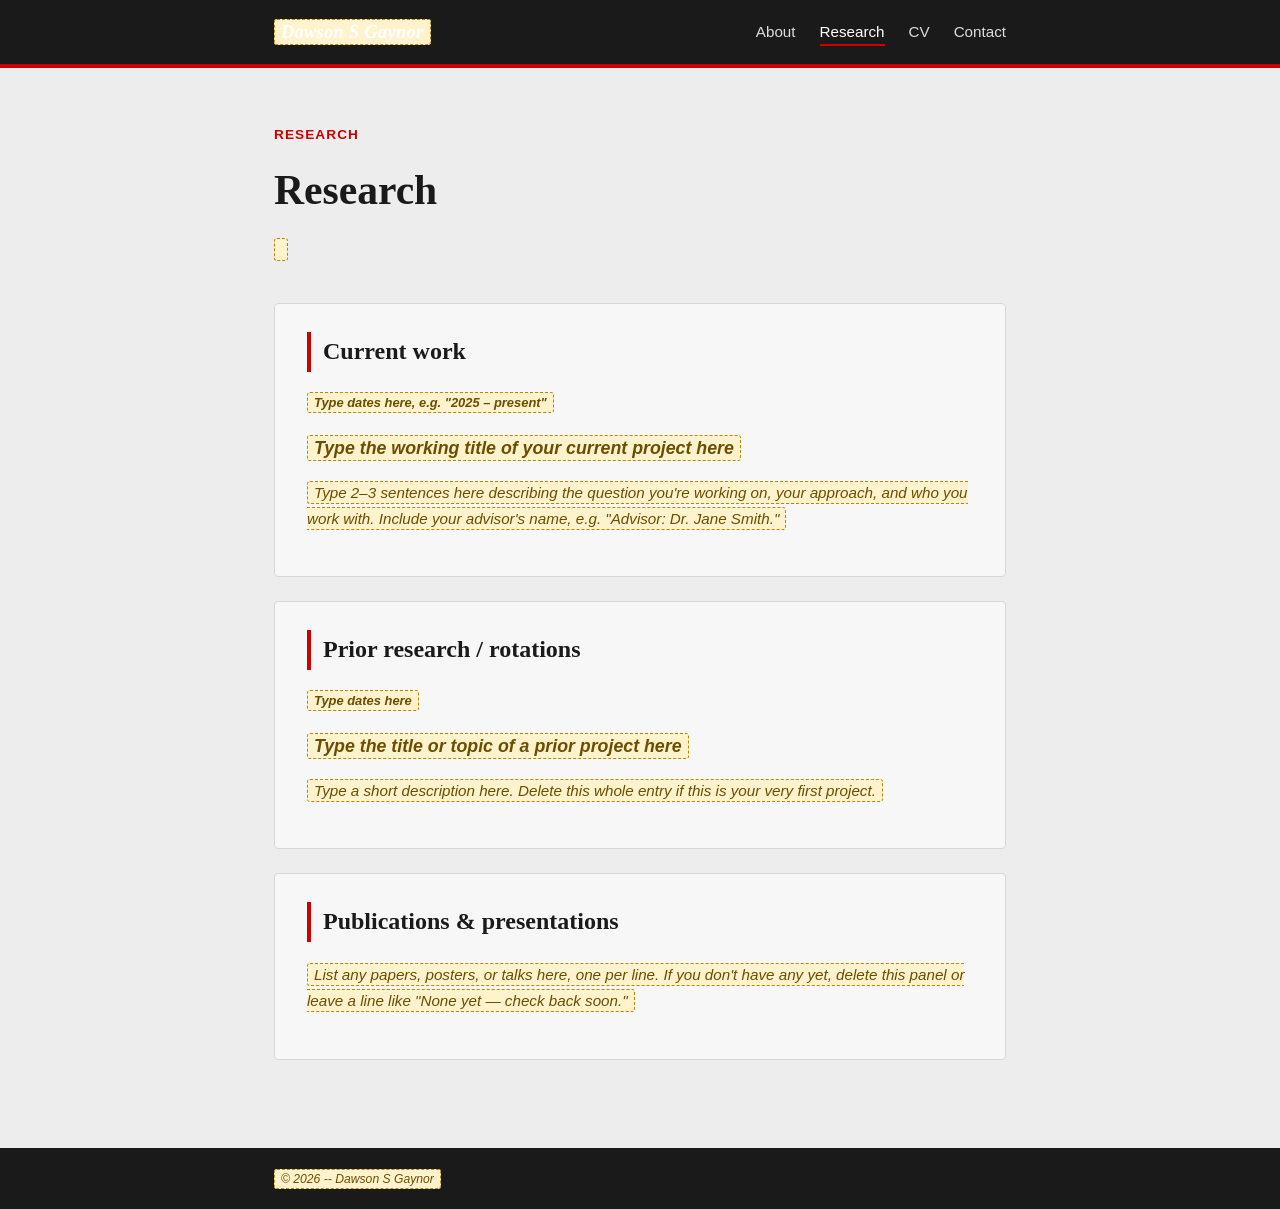
==== research.html @ 8cef37b1 "Add files via upload" ====
<!DOCTYPE html>
<html lang="en">
<head>
<meta charset="UTF-8">
<meta name="viewport" content="width=device-width, initial-scale=1.0">
<title>Research — Dawson S Gaynor</title>
<link rel="stylesheet" href="style.css">
</head>
<body>

<nav class="navbar">
  <div class="wrap">
    <a href="index.html" class="brand"><span class="fill-in">Dawson S Gaynor</span></a>
    <ul class="nav-links">
      <li><a href="index.html">About</a></li>
      <li><a href="research.html" class="active">Research</a></li>
      <li><a href="CV_dawsongaynor_7_19_26.pdf">CV</a></li>
      <li><a href="contact.html">Contact</a></li>
    </ul>
  </div>
</nav>

<header class="page-header">
  <div class="wrap">
    <p class="eyebrow">Research</p>
    <h1>Research</h1>
    <p class="subtitle"><span class="fill-in"></span></p>
  </div>
</header>

<main>
  <div class="wrap">

    <div class="panel">
      <h2>Current work</h2>
      <div class="entry">
        <p class="entry-meta"><span class="fill-in">Type dates here, e.g. "2025 – present"</span></p>
        <h3><span class="fill-in">Type the working title of your current project here</span></h3>
        <p><span class="fill-in">Type 2–3 sentences here describing the question you're working
        on, your approach, and who you work with. Include your advisor's name, e.g. "Advisor:
        Dr. Jane Smith."</span></p>
      </div>
    </div>

    <div class="panel">
      <h2>Prior research / rotations</h2>
      <div class="entry">
        <p class="entry-meta"><span class="fill-in">Type dates here</span></p>
        <h3><span class="fill-in">Type the title or topic of a prior project here</span></h3>
        <p><span class="fill-in">Type a short description here. Delete this whole entry if this
        is your very first project.</span></p>
      </div>
    </div>

    <div class="panel">
      <h2>Publications &amp; presentations</h2>
      <p><span class="fill-in">List any papers, posters, or talks here, one per line. If you
      don't have any yet, delete this panel or leave a line like "None yet — check back soon."</span></p>
    </div>

  </div>
</main>

<footer class="site-footer">
  <div class="wrap">
    <p><span class="fill-in">© 2026 -- Dawson S Gaynor</span></p>
  </div>
</footer>

</body>
</html>
---- style.css ----
:root {
  --grey: #EDEDED;
  --grey-panel: #F7F7F7;
  --black: #1A1A1A;
  --red: #CC0000;
  --red-dark: #A30000;
  --text: #2A2A2A;
  --border: #D6D6D6;

  --font-display: 'Georgia', 'Times New Roman', serif;
  --font-body: -apple-system, 'Segoe UI', Helvetica, Arial, sans-serif;
}

* { box-sizing: border-box; }

body {
  margin: 0;
  background: var(--grey);
  color: var(--text);
  font-family: var(--font-body);
  line-height: 1.65;
}

.wrap {
  max-width: 780px;
  margin: 0 auto;
  padding: 0 24px;
}

/* ---------- NAVBAR ---------- */
.navbar {
  background: var(--black);
  border-bottom: 4px solid var(--red);
}

.navbar .wrap {
  display: flex;
  align-items: center;
  justify-content: space-between;
  padding-top: 16px;
  padding-bottom: 16px;
  flex-wrap: wrap;
  gap: 12px;
}

.brand {
  color: #fff;
  font-family: var(--font-display);
  font-weight: bold;
  font-size: 1.2rem;
  text-decoration: none;
  letter-spacing: 0.02em;
}

.brand .fill-in { color: #fff; }

.nav-links {
  list-style: none;
  display: flex;
  gap: 24px;
  margin: 0;
  padding: 0;
}

.nav-links a {
  color: #ddd;
  text-decoration: none;
  font-size: 0.95rem;
  padding-bottom: 4px;
  border-bottom: 2px solid transparent;
  transition: color 0.15s ease, border-color 0.15s ease;
}

.nav-links a:hover,
.nav-links a:focus-visible,
.nav-links a.active {
  color: #fff;
  border-color: var(--red);
}

/* ---------- HEADER / PAGE INTRO ---------- */
.page-header {
  padding: 56px 0 40px;
}

.page-header .eyebrow {
  color: var(--red);
  font-weight: 600;
  font-size: 0.85rem;
  letter-spacing: 0.08em;
  text-transform: uppercase;
  margin: 0 0 10px;
}

.page-header h1 {
  font-family: var(--font-display);
  font-size: clamp(1.8rem, 4vw, 2.6rem);
  margin: 0 0 12px;
  color: var(--black);
}

.page-header p.subtitle {
  color: #555;
  max-width: 55ch;
  margin: 0;
}

/* ---------- MAIN CONTENT ---------- */
main {
  padding-bottom: 64px;
}

.panel {
  background: var(--grey-panel);
  border: 1px solid var(--border);
  border-radius: 4px;
  padding: 28px 32px;
  margin-bottom: 24px;
}

.panel h2 {
  font-family: var(--font-display);
  color: var(--black);
  border-left: 4px solid var(--red);
  padding-left: 12px;
  margin-top: 0;
}

.panel h3 {
  color: var(--black);
  margin-bottom: 4px;
}

.entry {
  margin-bottom: 28px;
}

.entry:last-child { margin-bottom: 0; }

.entry-meta {
  font-size: 0.85rem;
  color: var(--red-dark);
  font-weight: 600;
  margin: 0 0 4px;
}

/* ---------- PLACEHOLDER / FILL-IN STYLING ---------- */
/* Anything you need to replace before publishing is wrapped in this style
   so it's impossible to miss. Once you type your real content, delete the
   .fill-in class (or just overwrite the text — the styling is just a flag
   for you, it won't show up specially once you replace it). */
.fill-in {
  background: #FFF3CD;
  border: 1px dashed #B8860B;
  padding: 2px 6px;
  border-radius: 3px;
  color: #6b4e00;
  font-style: italic;
  font-size: 0.95em;
}

a.fill-in { display: inline-block; }

/* ---------- BUTTONS / LINKS ---------- */
.btn {
  display: inline-block;
  background: var(--red);
  color: #fff;
  text-decoration: none;
  padding: 10px 22px;
  border-radius: 3px;
  font-weight: 600;
  font-size: 0.95rem;
  transition: background 0.15s ease;
}

.btn:hover, .btn:focus-visible {
  background: var(--red-dark);
}

/* ---------- CONTACT PAGE ---------- */
.contact-list {
  list-style: none;
  margin: 0;
  padding: 0;
}

.contact-list li {
  display: flex;
  gap: 16px;
  padding: 12px 0;
  border-bottom: 1px solid var(--border);
}

.contact-list li:last-child { border-bottom: none; }

.contact-list .label {
  width: 90px;
  flex-shrink: 0;
  color: #555;
  font-weight: 600;
  font-size: 0.9rem;
}

.contact-list a {
  color: var(--black);
  text-decoration: none;
}

.contact-list a:hover, .contact-list a:focus-visible {
  color: var(--red);
  text-decoration: underline;
}

/* ---------- FOOTER ---------- */
.site-footer {
  background: var(--black);
  padding: 20px 0;
}

.site-footer p {
  color: #999;
  font-size: 0.8rem;
  margin: 0;
}

/* ---------- FOCUS / ACCESSIBILITY ---------- */
a:focus-visible, .btn:focus-visible {
  outline: 2px solid var(--red);
  outline-offset: 3px;
}

/* ---------- MOBILE ---------- */
@media (max-width: 560px) {
  .navbar .wrap { flex-direction: column; align-items: flex-start; }
  .nav-links { gap: 16px; flex-wrap: wrap; }
  .panel { padding: 22px 20px; }
}
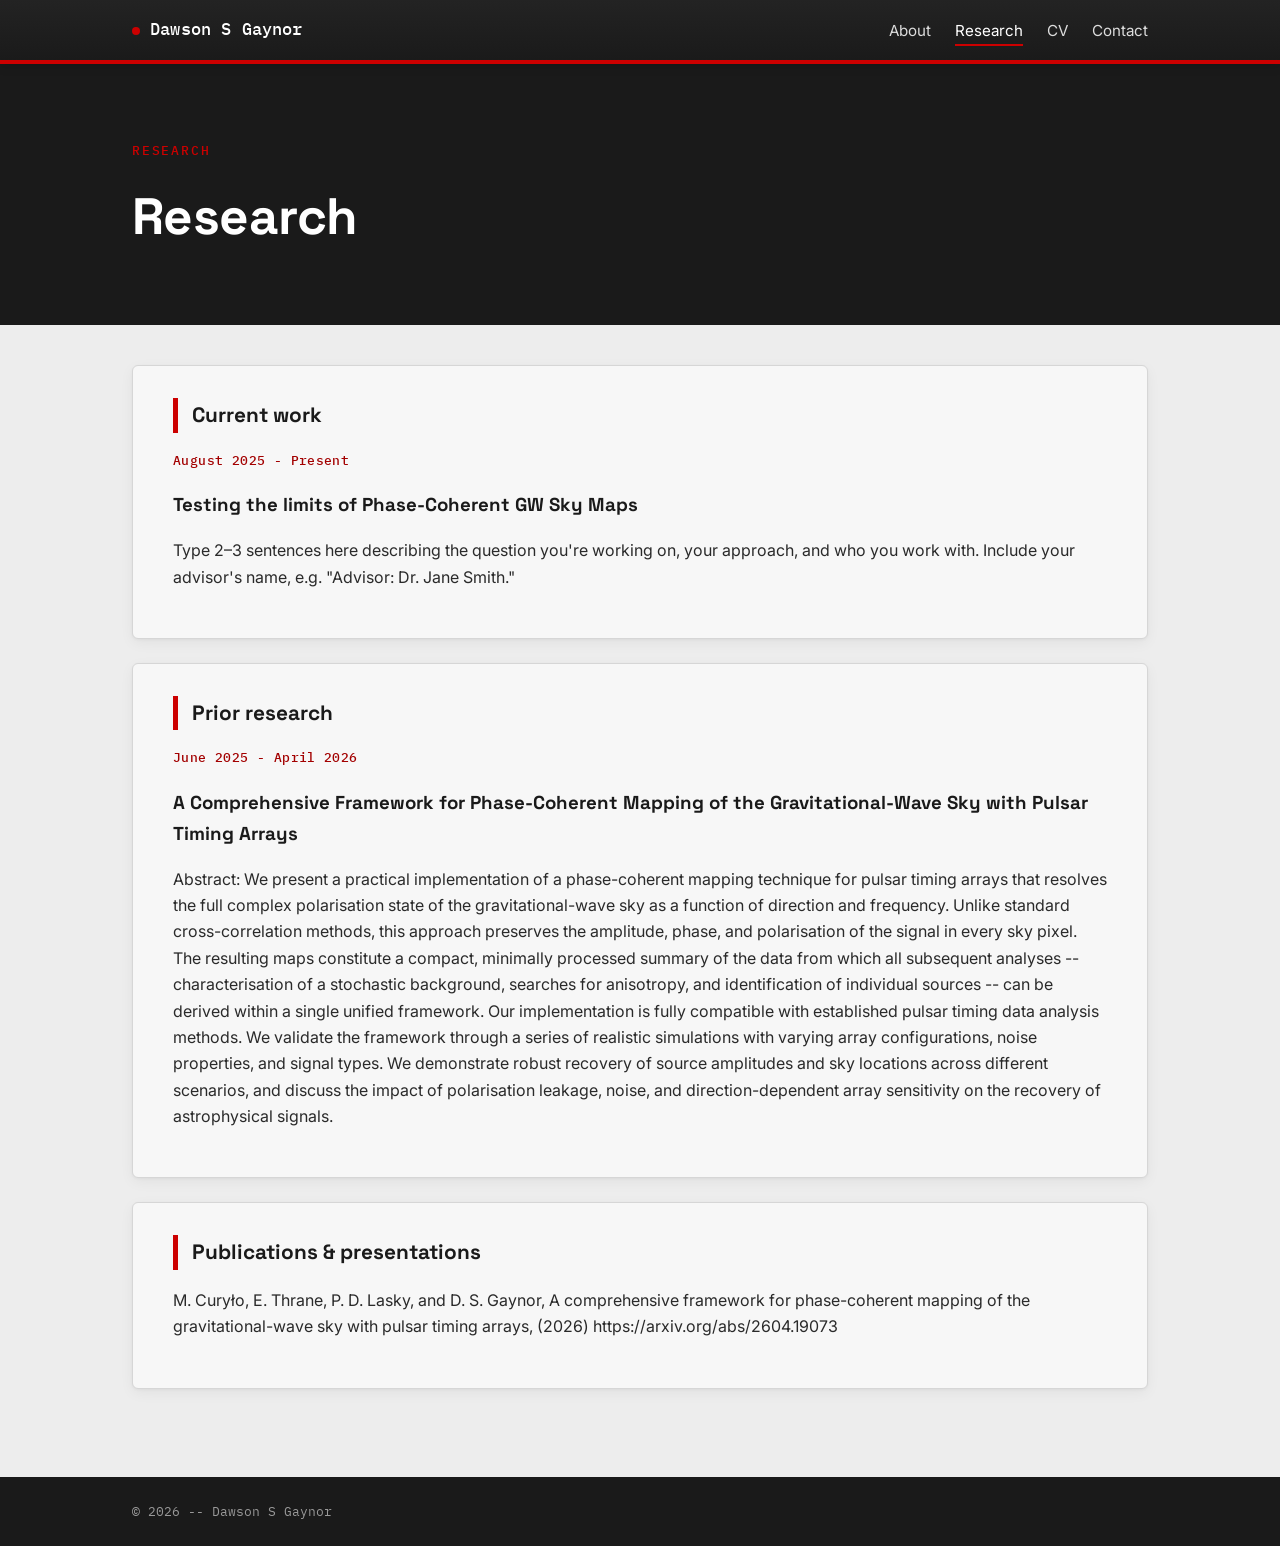
==== commit 62d7f3af: "Revise current and prior research entries Updated current work and prior research sections with spec" ====
--- a/research.html
+++ b/research.html
@@ -34,8 +34,8 @@
     <div class="panel">
       <h2>Current work</h2>
       <div class="entry">
-        <p class="entry-meta"><span class="fill-in">Type dates here, e.g. "2025 – present"</span></p>
-        <h3><span class="fill-in">Type the working title of your current project here</span></h3>
+        <p class="entry-meta"><span class="fill-in">August 2025 - Present</span></p>
+        <h3><span class="fill-in">Testing the limits of Phase-Coherent GW Sky Maps</span></h3>
         <p><span class="fill-in">Type 2–3 sentences here describing the question you're working
         on, your approach, and who you work with. Include your advisor's name, e.g. "Advisor:
         Dr. Jane Smith."</span></p>
@@ -43,19 +43,25 @@
     </div>
 
     <div class="panel">
-      <h2>Prior research / rotations</h2>
+      <h2>Prior research</h2>
       <div class="entry">
-        <p class="entry-meta"><span class="fill-in">Type dates here</span></p>
-        <h3><span class="fill-in">Type the title or topic of a prior project here</span></h3>
-        <p><span class="fill-in">Type a short description here. Delete this whole entry if this
-        is your very first project.</span></p>
+        <p class="entry-meta"><span class="fill-in">June 2025 - April 2026</span></p>
+        <h3><span class="fill-in">A Comprehensive Framework for Phase-Coherent Mapping of the Gravitational-Wave Sky with Pulsar Timing Arrays</span></h3>
+        <p><span class="fill-in">Abstract: We present a practical implementation of a phase-coherent mapping technique for pulsar timing arrays that resolves 
+          the full complex polarisation state of the gravitational-wave sky as a function of direction and frequency. Unlike standard cross-correlation methods,
+          this approach preserves the amplitude, phase, and polarisation of the signal in every sky pixel. The resulting maps constitute a compact, minimally 
+          processed summary of the data from which all subsequent analyses -- characterisation of a stochastic background, searches for anisotropy, 
+          and identification of individual sources -- can be derived within a single unified framework. Our implementation is fully compatible with 
+          established pulsar timing data analysis methods. We validate the framework through a series of realistic simulations with varying array configurations,
+          noise properties, and signal types. We demonstrate robust recovery of source amplitudes and sky locations across different scenarios, 
+          and discuss the impact of polarisation leakage, noise, and direction-dependent array sensitivity on the recovery of astrophysical signals.</span></p>
       </div>
     </div>
 
     <div class="panel">
       <h2>Publications &amp; presentations</h2>
-      <p><span class="fill-in">List any papers, posters, or talks here, one per line. If you
-      don't have any yet, delete this panel or leave a line like "None yet — check back soon."</span></p>
+      <p><span class="fill-in">M. Curyło, E. Thrane, P. D. Lasky, and D. S. Gaynor, A comprehensive framework for phase-coherent mapping of the
+gravitational-wave sky with pulsar timing arrays, (2026) https://arxiv.org/abs/2604.19073</span></p>
     </div>
 
   </div>
--- a/style.css
+++ b/style.css
@@ -1,3 +1,5 @@
+@import url('https://fonts.googleapis.com/css2?family=Space+Grotesk:wght@500;700&family=Inter:wght@400;500;600&family=IBM+Plex+Mono:wght@500&display=swap');
+
 :root {
   --grey: #EDEDED;
   --grey-panel: #F7F7F7;
@@ -7,8 +9,9 @@
   --text: #2A2A2A;
   --border: #D6D6D6;
 
-  --font-display: 'Georgia', 'Times New Roman', serif;
-  --font-body: -apple-system, 'Segoe UI', Helvetica, Arial, sans-serif;
+  --font-display: 'Space Grotesk', 'Segoe UI', sans-serif;
+  --font-body: 'Inter', -apple-system, 'Segoe UI', Helvetica, Arial, sans-serif;
+  --font-mono: 'IBM Plex Mono', 'SF Mono', monospace;
 }
 
 * { box-sizing: border-box; }
@@ -22,15 +25,19 @@
 }
 
 .wrap {
-  max-width: 780px;
+  max-width: 1080px;
   margin: 0 auto;
-  padding: 0 24px;
+  padding: 0 32px;
 }
 
 /* ---------- NAVBAR ---------- */
 .navbar {
-  background: var(--black);
+  position: sticky;
+  top: 0;
+  z-index: 100;
+  background: linear-gradient(180deg, #232323 0%, var(--black) 100%);
   border-bottom: 4px solid var(--red);
+  box-shadow: 0 2px 10px rgba(0,0,0,0.15);
 }
 
 .navbar .wrap {
@@ -45,11 +52,21 @@
 
 .brand {
   color: #fff;
-  font-family: var(--font-display);
-  font-weight: bold;
-  font-size: 1.2rem;
+  font-family: var(--font-mono);
+  font-weight: 500;
+  font-size: 1.05rem;
   text-decoration: none;
-  letter-spacing: 0.02em;
+  letter-spacing: 0.01em;
+}
+
+.brand::before {
+  content: "";
+  display: inline-block;
+  width: 8px;
+  height: 8px;
+  background: var(--red);
+  border-radius: 50%;
+  margin-right: 10px;
 }
 
 .brand .fill-in { color: #fff; }
@@ -80,29 +97,49 @@
 
 /* ---------- HEADER / PAGE INTRO ---------- */
 .page-header {
-  padding: 56px 0 40px;
-}
+  position: relative;
+  overflow: hidden;
+  padding: 76px 0 52px;
+  background: var(--black);
+  margin-bottom: 40px;
+}
+
+.page-header::before {
+  content: "";
+  position: absolute;
+  inset: 0;
+  background-repeat: repeat-x;
+  background-size: 300px 100%;
+  opacity: 0.5;
+  mask-image: linear-gradient(to bottom, transparent, black 45%, black 65%, transparent);
+}
+
+.page-header .wrap { position: relative; }
 
 .page-header .eyebrow {
   color: var(--red);
-  font-weight: 600;
-  font-size: 0.85rem;
-  letter-spacing: 0.08em;
+  font-family: var(--font-mono);
+  font-weight: 500;
+  font-size: 0.8rem;
+  letter-spacing: 0.14em;
   text-transform: uppercase;
-  margin: 0 0 10px;
+  margin: 0 0 14px;
 }
 
 .page-header h1 {
   font-family: var(--font-display);
-  font-size: clamp(1.8rem, 4vw, 2.6rem);
-  margin: 0 0 12px;
-  color: var(--black);
+  font-weight: 700;
+  font-size: clamp(2.1rem, 5vw, 3.2rem);
+  letter-spacing: -0.01em;
+  margin: 0 0 14px;
+  color: #fff;
 }
 
 .page-header p.subtitle {
-  color: #555;
+  color: #b8b8b8;
   max-width: 55ch;
   margin: 0;
+  font-size: 1.05rem;
 }
 
 /* ---------- MAIN CONTENT ---------- */
@@ -113,20 +150,31 @@
 .panel {
   background: var(--grey-panel);
   border: 1px solid var(--border);
-  border-radius: 4px;
-  padding: 28px 32px;
+  border-radius: 6px;
+  padding: 32px 40px;
   margin-bottom: 24px;
+  box-shadow: 0 1px 3px rgba(0,0,0,0.04), 0 4px 14px rgba(0,0,0,0.05);
+  transition: box-shadow 0.2s ease, transform 0.2s ease;
+}
+
+.panel:hover {
+  box-shadow: 0 2px 6px rgba(0,0,0,0.06), 0 8px 22px rgba(0,0,0,0.08);
+  transform: translateY(-1px);
 }
 
 .panel h2 {
   font-family: var(--font-display);
+  font-weight: 700;
+  font-size: 1.3rem;
   color: var(--black);
-  border-left: 4px solid var(--red);
-  padding-left: 12px;
+  border-left: 5px solid var(--red);
+  padding-left: 14px;
   margin-top: 0;
 }
 
 .panel h3 {
+  font-family: var(--font-display);
+  font-weight: 700;
   color: var(--black);
   margin-bottom: 4px;
 }
@@ -138,9 +186,11 @@
 .entry:last-child { margin-bottom: 0; }
 
 .entry-meta {
-  font-size: 0.85rem;
+  font-family: var(--font-mono);
+  font-size: 0.82rem;
   color: var(--red-dark);
-  font-weight: 600;
+  font-weight: 500;
+  letter-spacing: 0.03em;
   margin: 0 0 4px;
 }
 
@@ -149,6 +199,7 @@
    so it's impossible to miss. Once you type your real content, delete the
    .fill-in class (or just overwrite the text — the styling is just a flag
    for you, it won't show up specially once you replace it). */
+/*
 .fill-in {
   background: #FFF3CD;
   border: 1px dashed #B8860B;
@@ -160,6 +211,7 @@
 }
 
 a.fill-in { display: inline-block; }
+*/
 
 /* ---------- BUTTONS / LINKS ---------- */
 .btn {
@@ -167,15 +219,18 @@
   background: var(--red);
   color: #fff;
   text-decoration: none;
-  padding: 10px 22px;
-  border-radius: 3px;
+  padding: 11px 24px;
+  border-radius: 4px;
   font-weight: 600;
   font-size: 0.95rem;
-  transition: background 0.15s ease;
+  box-shadow: 0 2px 6px rgba(204,0,0,0.25);
+  transition: background 0.15s ease, transform 0.15s ease, box-shadow 0.15s ease;
 }
 
 .btn:hover, .btn:focus-visible {
   background: var(--red-dark);
+  transform: translateY(-1px);
+  box-shadow: 0 4px 10px rgba(204,0,0,0.3);
 }
 
 /* ---------- CONTACT PAGE ---------- */
@@ -214,11 +269,24 @@
 
 /* ---------- FOOTER ---------- */
 .site-footer {
+  position: relative;
   background: var(--black);
-  padding: 20px 0;
+  padding: 24px 0;
+  overflow: hidden;
+}
+
+.site-footer::before {
+  content: "";
+  position: absolute;
+  inset: 0;
+  background-repeat: repeat-x;
+  background-size: 200px 100%;
+  opacity: 0.15;
 }
 
 .site-footer p {
+  position: relative;
+  font-family: var(--font-mono);
   color: #999;
   font-size: 0.8rem;
   margin: 0;
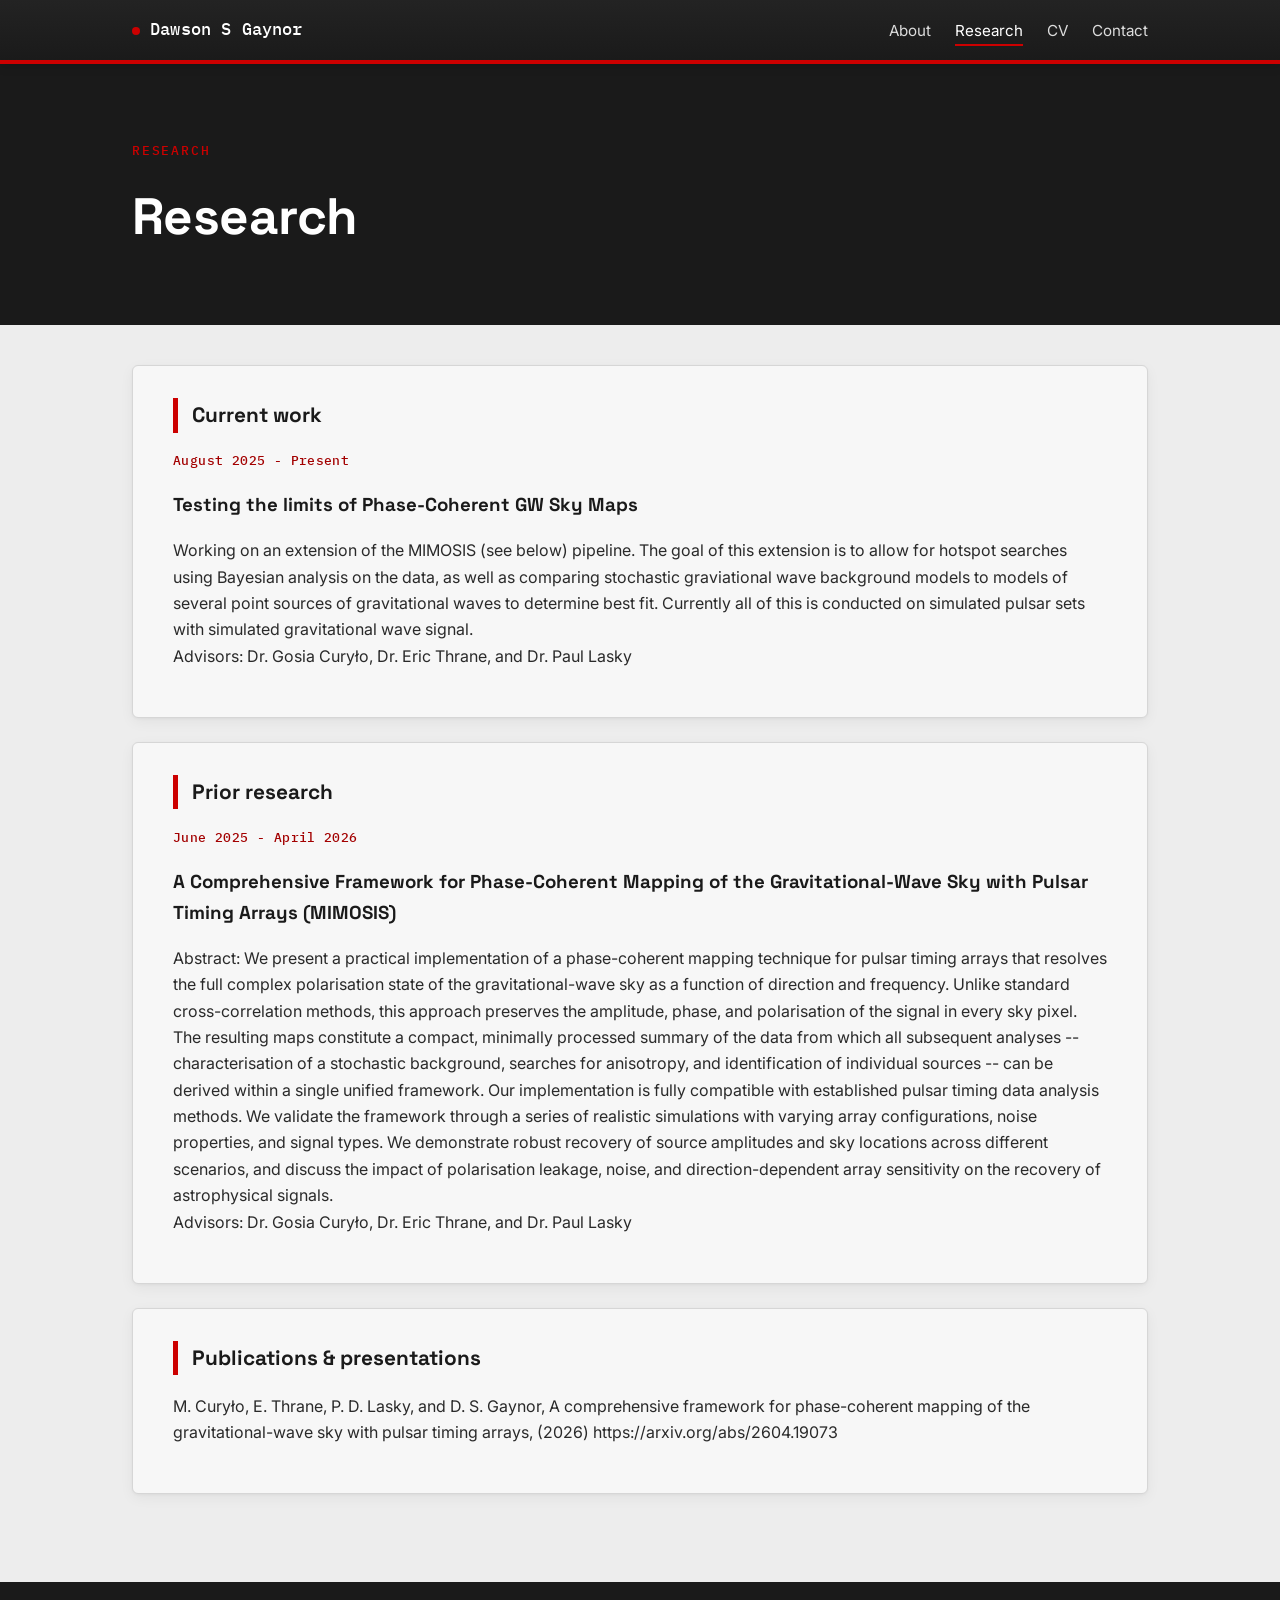
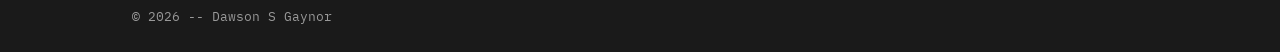
==== commit 8e03063e: "Revise research descriptions and advisor information Updated the current work and prior research sec" ====
--- a/research.html
+++ b/research.html
@@ -36,9 +36,10 @@
       <div class="entry">
         <p class="entry-meta"><span class="fill-in">August 2025 - Present</span></p>
         <h3><span class="fill-in">Testing the limits of Phase-Coherent GW Sky Maps</span></h3>
-        <p><span class="fill-in">Type 2–3 sentences here describing the question you're working
-        on, your approach, and who you work with. Include your advisor's name, e.g. "Advisor:
-        Dr. Jane Smith."</span></p>
+        <p><span class="fill-in">Working on an extension of the MIMOSIS (see below) pipeline. The goal of this extension is to allow for hotspot searches using Bayesian 
+          analysis on the data, as well as comparing stochastic graviational wave background models to models of several point sources of gravitational waves to determine best fit. 
+          Currently all of this is conducted on simulated pulsar sets with simulated gravitational wave signal. 
+        </br>Advisors: Dr. Gosia Curyło, Dr. Eric Thrane, and Dr. Paul Lasky</span></p></span></p>
       </div>
     </div>
 
@@ -46,7 +47,7 @@
       <h2>Prior research</h2>
       <div class="entry">
         <p class="entry-meta"><span class="fill-in">June 2025 - April 2026</span></p>
-        <h3><span class="fill-in">A Comprehensive Framework for Phase-Coherent Mapping of the Gravitational-Wave Sky with Pulsar Timing Arrays</span></h3>
+        <h3><span class="fill-in">A Comprehensive Framework for Phase-Coherent Mapping of the Gravitational-Wave Sky with Pulsar Timing Arrays (MIMOSIS)</span></h3>
         <p><span class="fill-in">Abstract: We present a practical implementation of a phase-coherent mapping technique for pulsar timing arrays that resolves 
           the full complex polarisation state of the gravitational-wave sky as a function of direction and frequency. Unlike standard cross-correlation methods,
           this approach preserves the amplitude, phase, and polarisation of the signal in every sky pixel. The resulting maps constitute a compact, minimally 
@@ -54,7 +55,8 @@
           and identification of individual sources -- can be derived within a single unified framework. Our implementation is fully compatible with 
           established pulsar timing data analysis methods. We validate the framework through a series of realistic simulations with varying array configurations,
           noise properties, and signal types. We demonstrate robust recovery of source amplitudes and sky locations across different scenarios, 
-          and discuss the impact of polarisation leakage, noise, and direction-dependent array sensitivity on the recovery of astrophysical signals.</span></p>
+          and discuss the impact of polarisation leakage, noise, and direction-dependent array sensitivity on the recovery of astrophysical signals.
+        </br>Advisors: Dr. Gosia Curyło, Dr. Eric Thrane, and Dr. Paul Lasky</span></p>
       </div>
     </div>
 
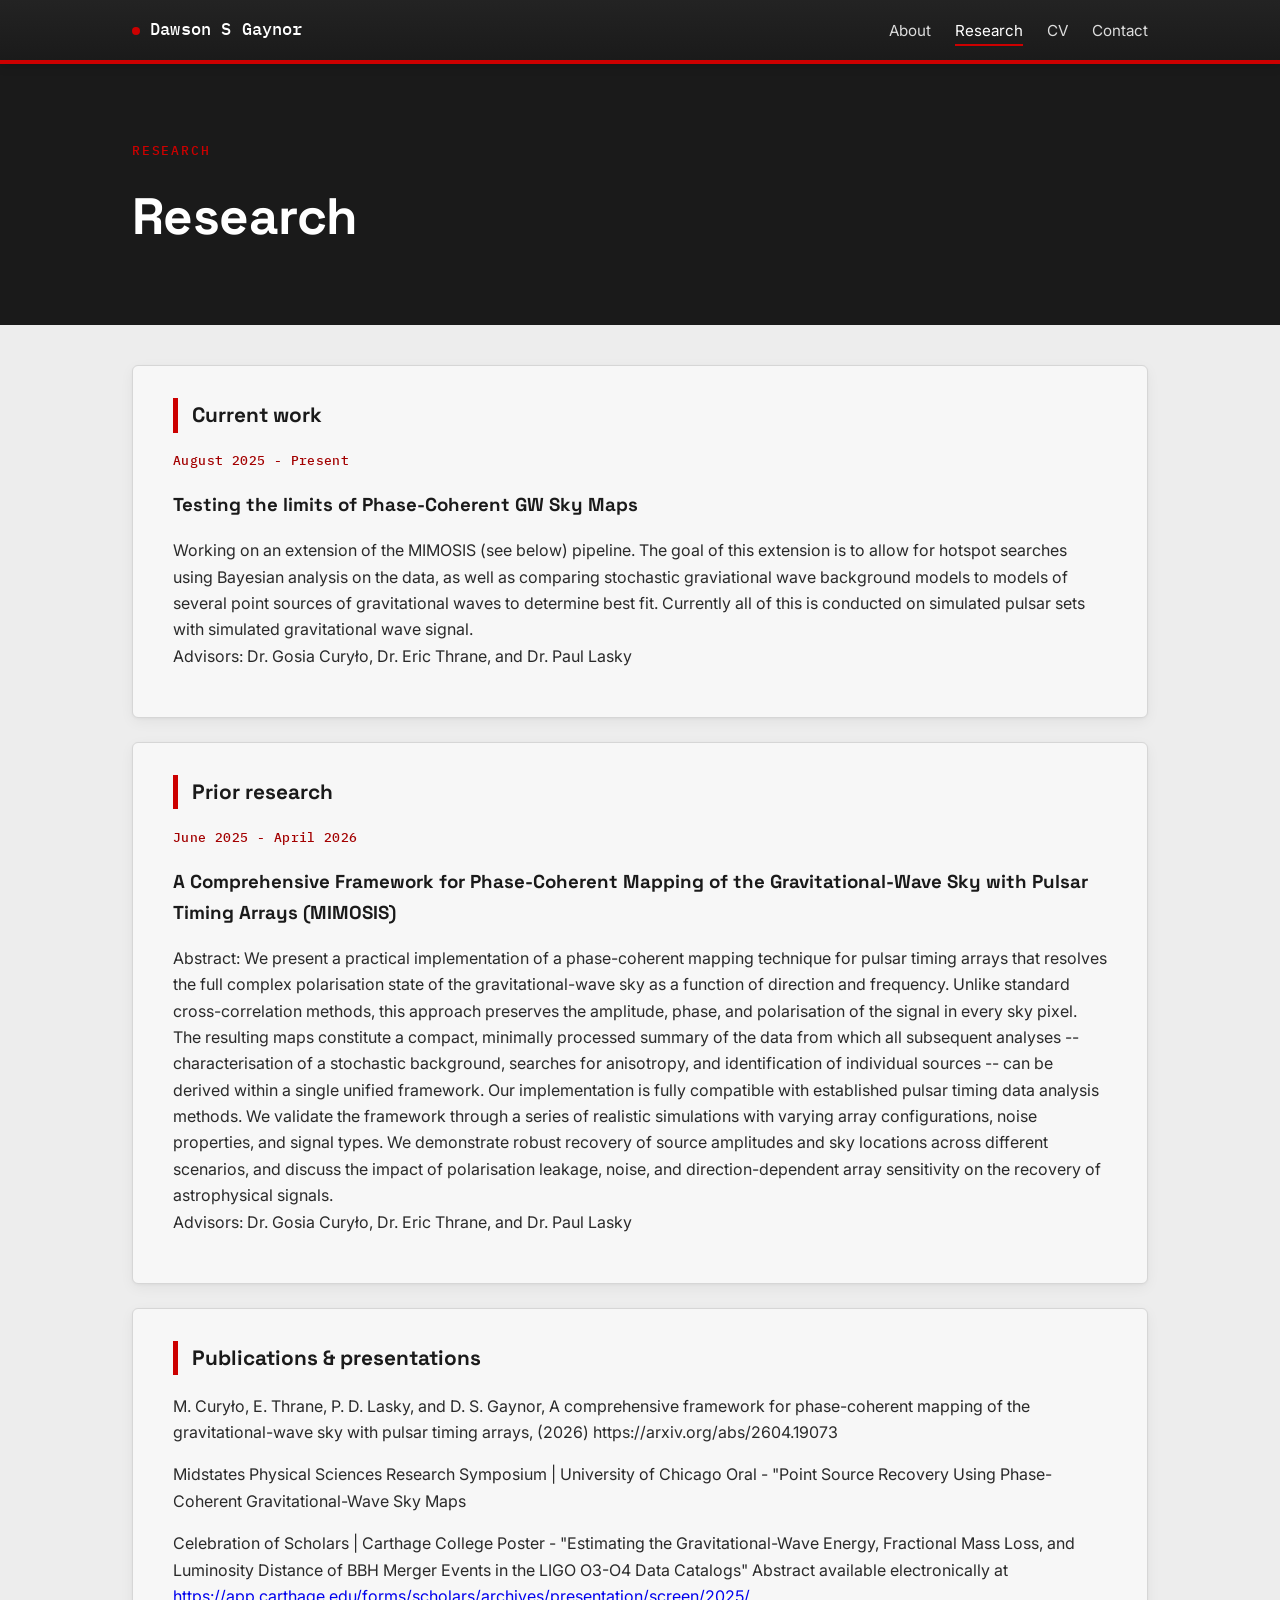
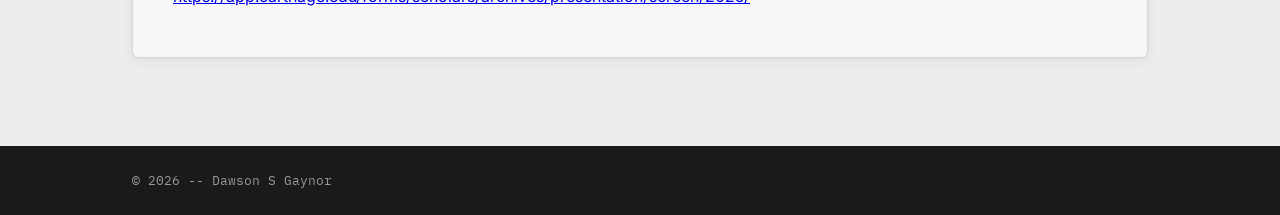
==== commit 33d10f8d: "Add new presentations to research.html" ====
--- a/research.html
+++ b/research.html
@@ -64,6 +64,13 @@
       <h2>Publications &amp; presentations</h2>
       <p><span class="fill-in">M. Curyło, E. Thrane, P. D. Lasky, and D. S. Gaynor, A comprehensive framework for phase-coherent mapping of the
 gravitational-wave sky with pulsar timing arrays, (2026) https://arxiv.org/abs/2604.19073</span></p>
+      <p><span class="fill-in">Midstates Physical Sciences Research Symposium | University of Chicago
+Oral - "Point Source Recovery Using Phase-Coherent Gravitational-Wave Sky Maps</span></p>
+      <p><span class="fill-in">Celebration of Scholars | Carthage College
+Poster - "Estimating the Gravitational-Wave Energy, Fractional Mass Loss, and
+Luminosity Distance of BBH Merger Events in the LIGO O3-O4 Data Catalogs"
+Abstract available electronically at 
+        <a href="https://app.carthage.edu/forms/scholars/archives/presentation/screen/2025/"><span class="fill-in">https://app.carthage.edu/forms/scholars/archives/presentation/screen/2025/</span></a>
     </div>
 
   </div>
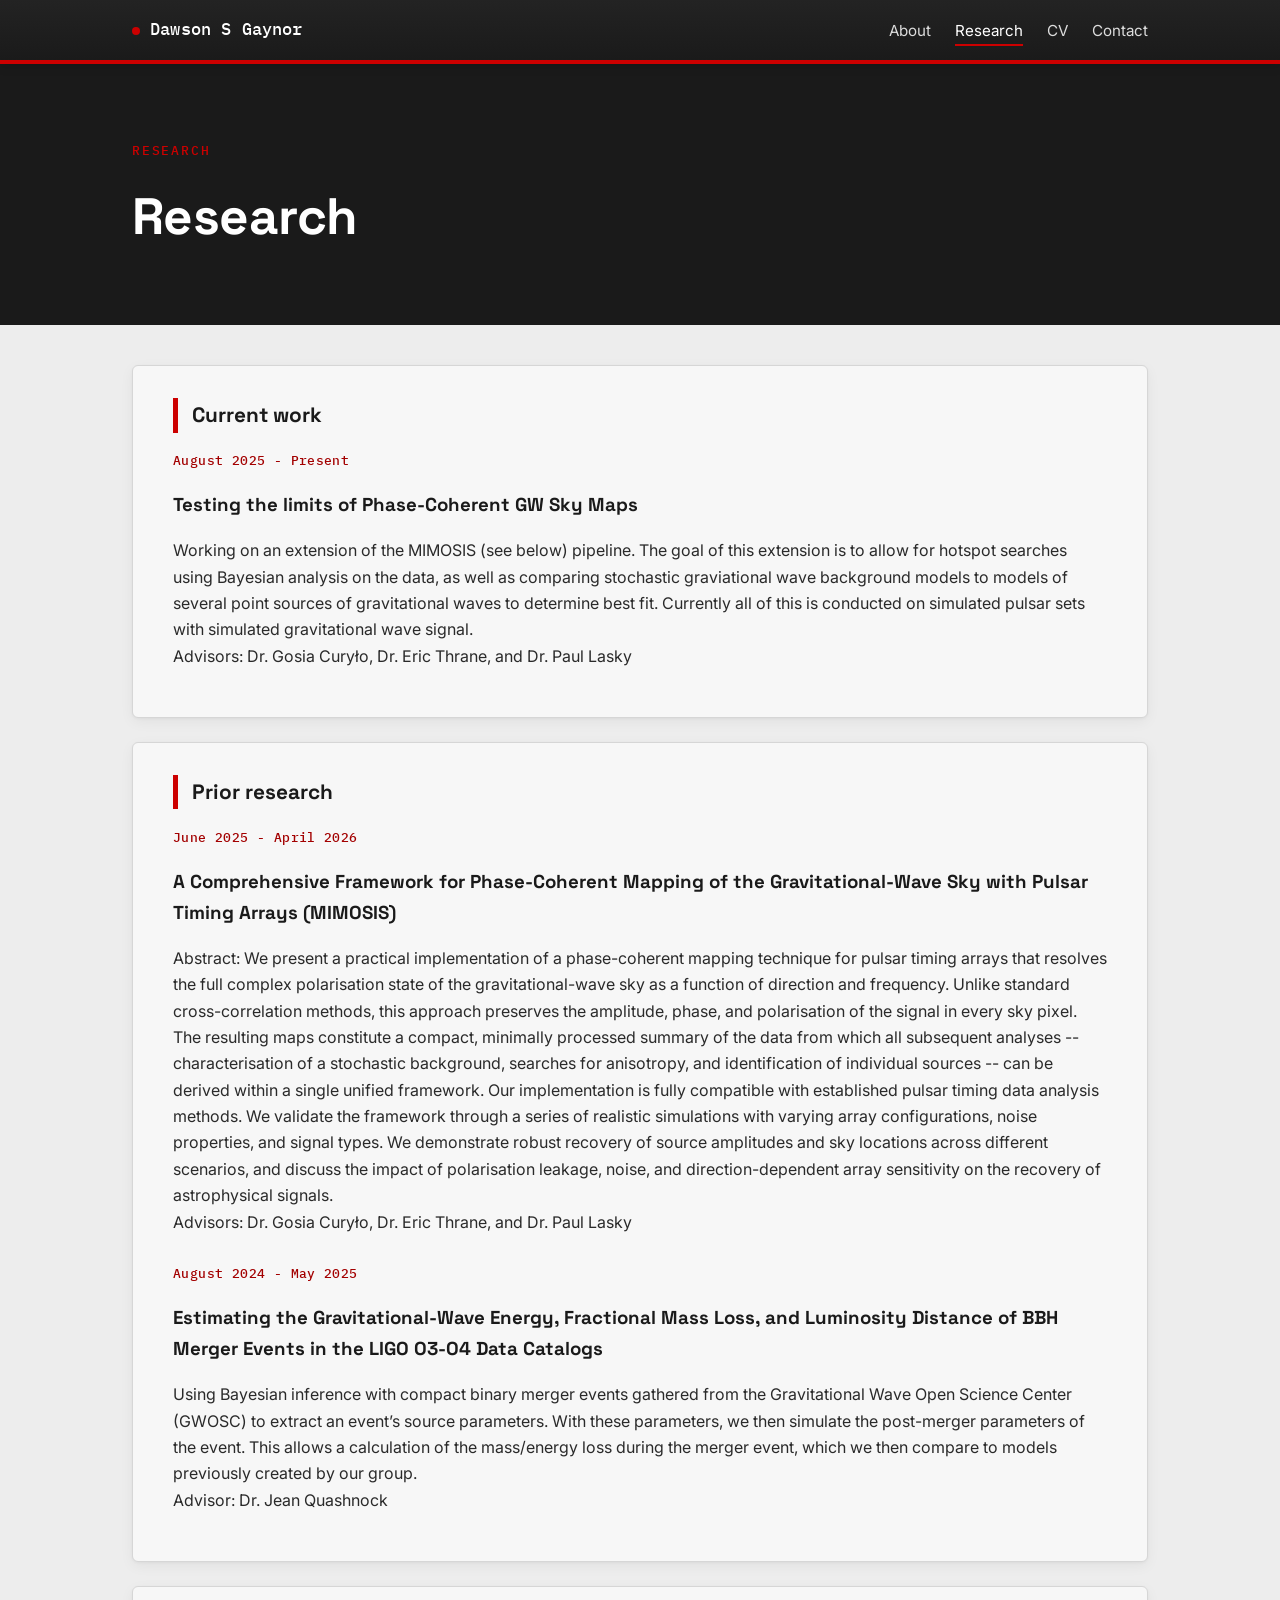
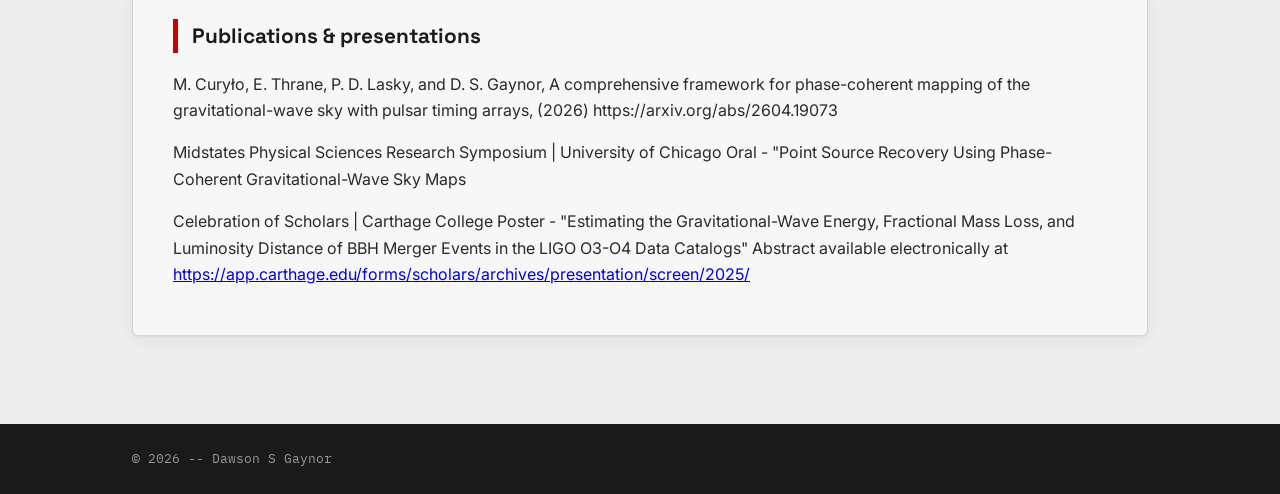
==== commit 2d539a00: "Add research entry for gravitational-wave analysis Added a new research entry on estimating gravitat" ====
--- a/research.html
+++ b/research.html
@@ -58,6 +58,14 @@
           and discuss the impact of polarisation leakage, noise, and direction-dependent array sensitivity on the recovery of astrophysical signals.
         </br>Advisors: Dr. Gosia Curyło, Dr. Eric Thrane, and Dr. Paul Lasky</span></p>
       </div>
+      <div class="entry">
+        <p class="entry-meta"><span class="fill-in">August 2024 - May 2025</span></p>
+        <h3><span class="fill-in">Estimating the Gravitational-Wave Energy, Fractional Mass Loss, and Luminosity Distance of BBH Merger Events in the LIGO O3-O4 Data Catalogs</span></h3>
+        <p><span class="fill-in"> Using Bayesian inference with compact binary merger events gathered from the Gravitational Wave Open
+          Science Center (GWOSC) to extract an event’s source parameters. With these parameters, we then simulate the post-merger parameters of the event. This allows a
+          calculation of the mass/energy loss during the merger event, which we then compare to models previously created by our group. 
+        </br>Advisor: Dr. Jean Quashnock</span></p>
+      </div>
     </div>
 
     <div class="panel">
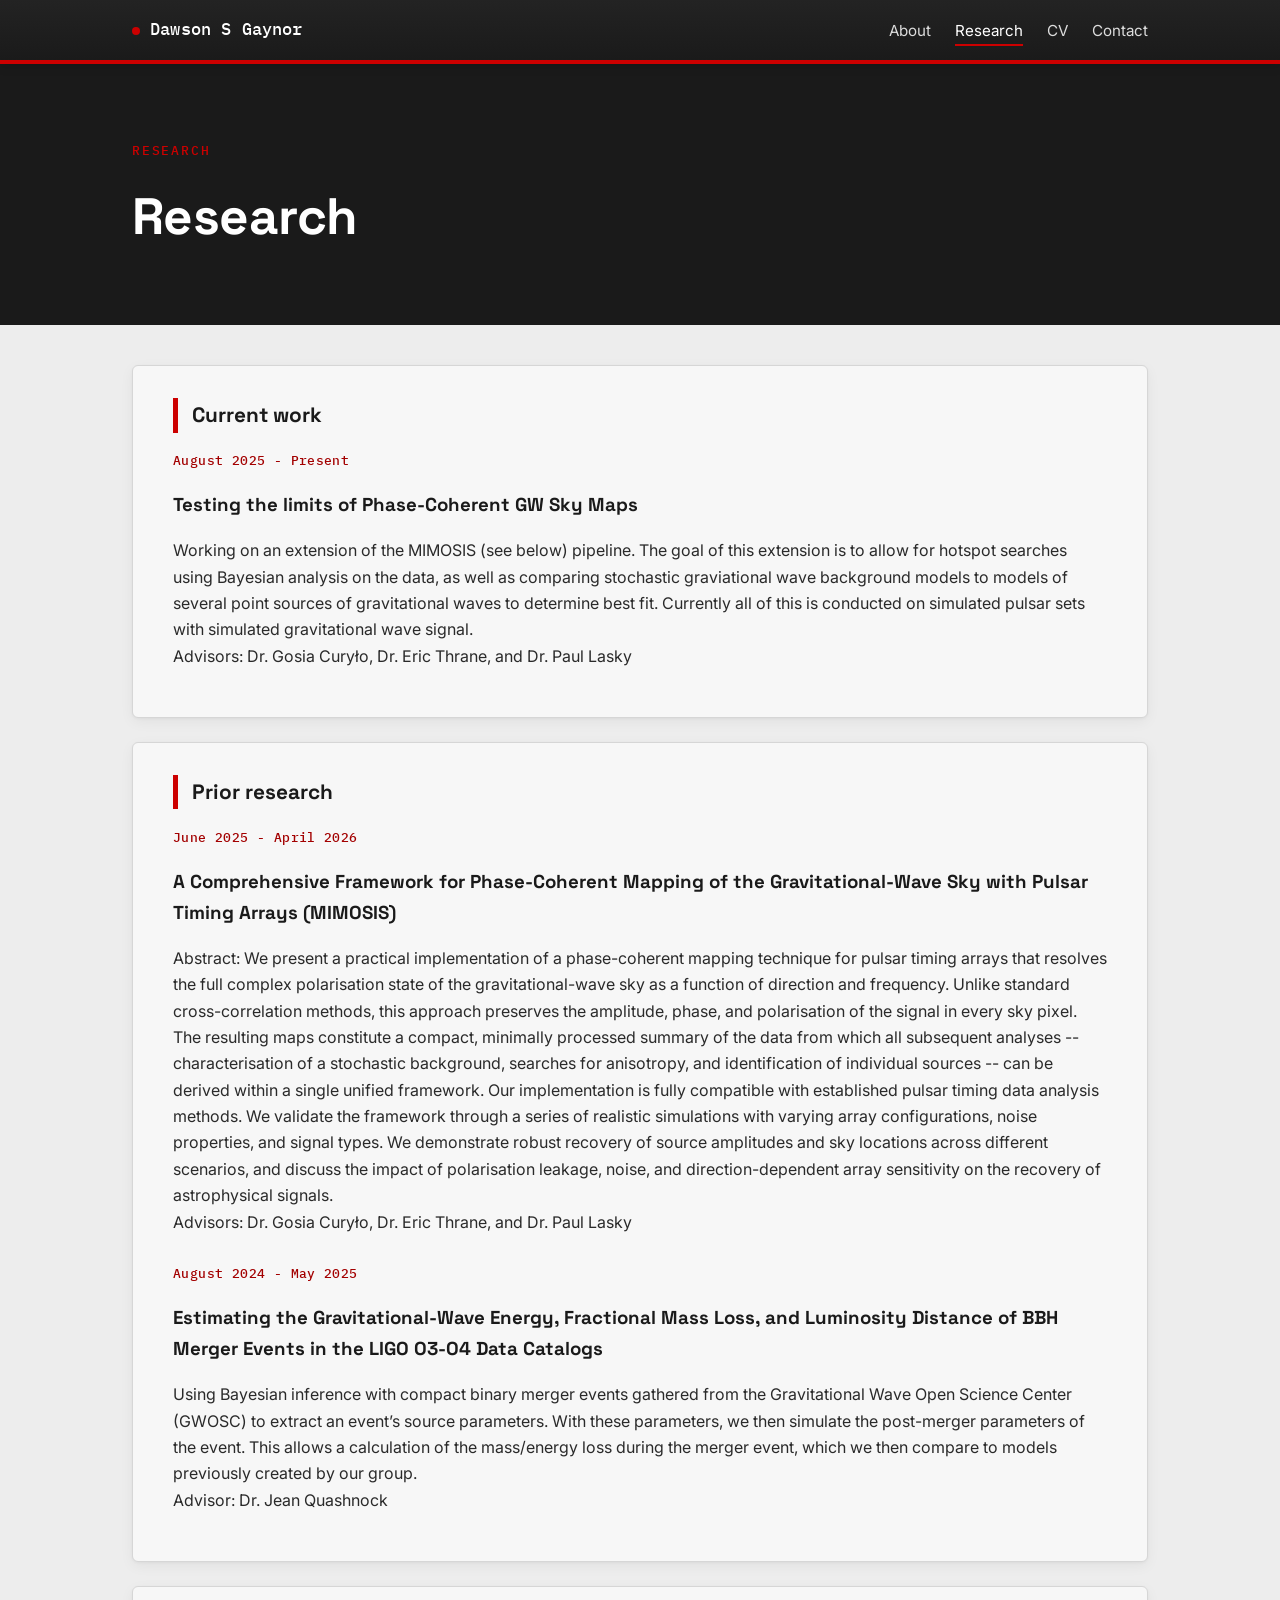
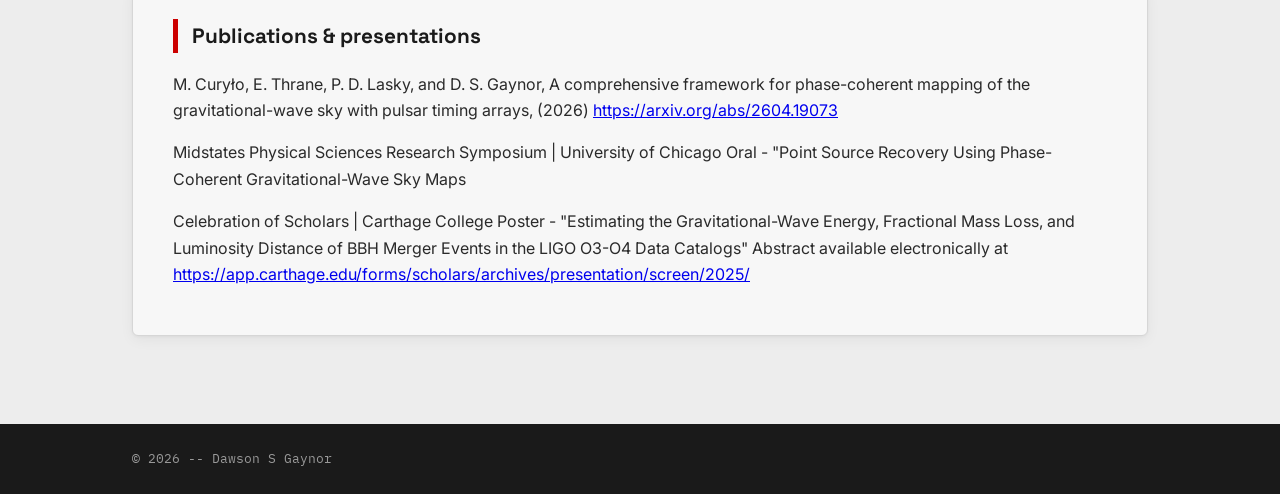
==== commit 2261df8e: "Update publication link format in research.html" ====
--- a/research.html
+++ b/research.html
@@ -71,7 +71,7 @@
     <div class="panel">
       <h2>Publications &amp; presentations</h2>
       <p><span class="fill-in">M. Curyło, E. Thrane, P. D. Lasky, and D. S. Gaynor, A comprehensive framework for phase-coherent mapping of the
-gravitational-wave sky with pulsar timing arrays, (2026) https://arxiv.org/abs/2604.19073</span></p>
+gravitational-wave sky with pulsar timing arrays, (2026) <a href="https://arxiv.org/abs/2604.19073"><span class="fill-in">https://arxiv.org/abs/2604.19073</span></a></p>
       <p><span class="fill-in">Midstates Physical Sciences Research Symposium | University of Chicago
 Oral - "Point Source Recovery Using Phase-Coherent Gravitational-Wave Sky Maps</span></p>
       <p><span class="fill-in">Celebration of Scholars | Carthage College
